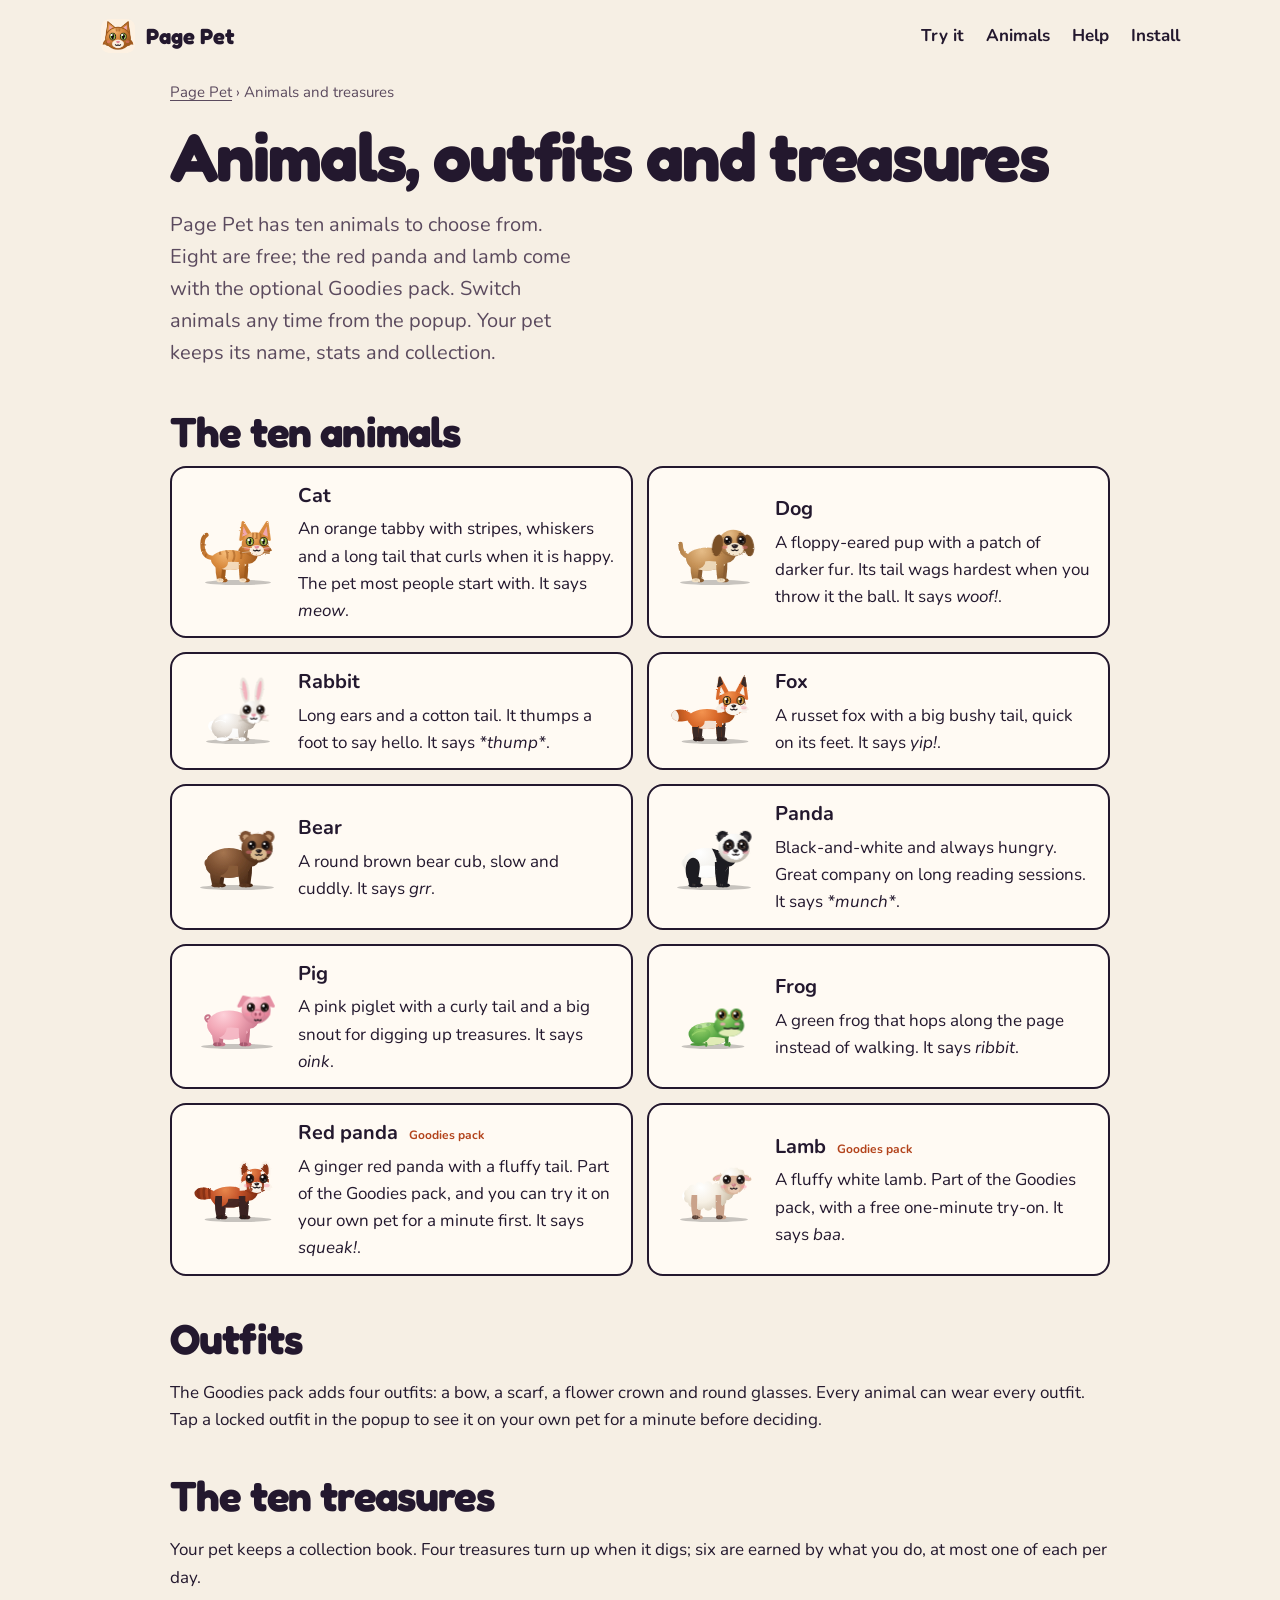
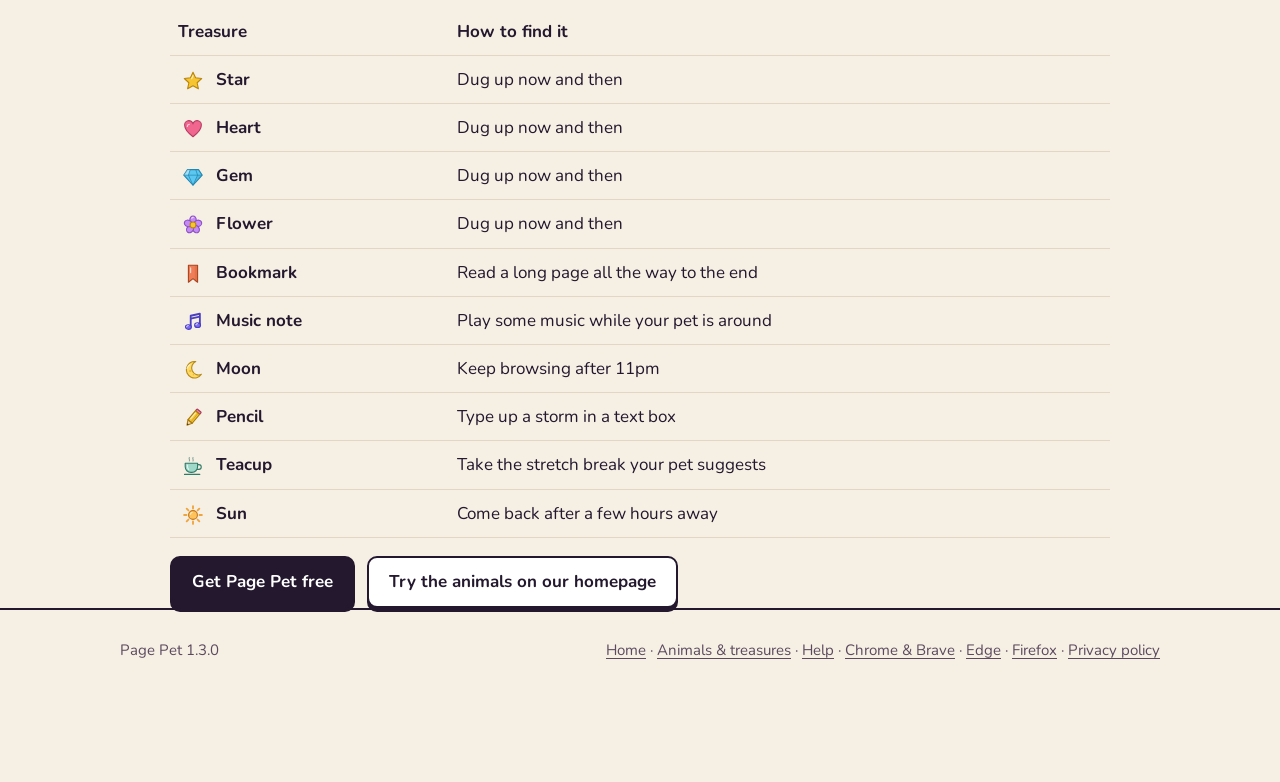
==== animals.html @ 94820c2b "SEO: Edge guide, animals and treasures page, help page with FAQ markup; internal links and sitemap C" ====
<!doctype html>
<html lang="en">
<head>
<meta charset="utf-8">
<meta name="viewport" content="width=device-width, initial-scale=1">
<title>Browser Pet Animals: Cat, Dog, Fox, Red Panda & More | Page Pet</title>
<meta name="description" content="Meet the ten animals in Page Pet, the cute virtual pet browser extension: cat, dog, rabbit, fox, bear, panda, pig, frog, red panda and lamb, plus outfits and the ten treasures to collect.">
<meta name="robots" content="index, follow, max-image-preview:large">
<link rel="canonical" href="https://lakshmisraj.github.io/page-pet/animals.html">
<meta name="theme-color" content="#f6efe4">
<link rel="icon" type="image/png" sizes="32x32" href="icon32.png">
<link rel="icon" type="image/svg+xml" href="icon.svg">
<meta property="og:type" content="article">
<meta property="og:site_name" content="Page Pet">
<meta property="og:title" content="Browser Pet Animals: Cat, Dog, Fox, Red Panda & More | Page Pet">
<meta property="og:description" content="Meet the ten animals in Page Pet, the cute virtual pet browser extension: cat, dog, rabbit, fox, bear, panda, pig, frog, red panda and lamb, plus outfits and the ten treasures to collect.">
<meta property="og:url" content="https://lakshmisraj.github.io/page-pet/animals.html">
<meta property="og:image" content="https://lakshmisraj.github.io/page-pet/og.png">
<meta name="twitter:card" content="summary_large_image">
<link rel="preconnect" href="https://fonts.googleapis.com">
<link rel="preconnect" href="https://fonts.gstatic.com" crossorigin>
<link rel="preload" as="style" href="https://fonts.googleapis.com/css2?family=Fredoka:wght@500;600;700&family=Nunito:wght@400;600;700;800&display=swap" onload="this.onload=null;this.rel='stylesheet'">
<noscript><link rel="stylesheet" href="https://fonts.googleapis.com/css2?family=Fredoka:wght@500;600;700&family=Nunito:wght@400;600;700;800&display=swap"></noscript>
<link rel="stylesheet" href="style.css">
<script type="application/ld+json">
{"@context": "https://schema.org", "@type": "BreadcrumbList", "itemListElement": [
  {"@type": "ListItem", "position": 1, "name": "Page Pet", "item": "https://lakshmisraj.github.io/page-pet/"},
  {"@type": "ListItem", "position": 2, "name": "Animals and treasures", "item": "https://lakshmisraj.github.io/page-pet/animals.html"}]}
</script>
<script type="application/ld+json">
{"@context": "https://schema.org", "@type": "ItemList", "name": "Page Pet animals", "itemListElement": [
    {"@type": "ListItem", "position": 1, "name": "Cat"},
    {"@type": "ListItem", "position": 2, "name": "Dog"},
    {"@type": "ListItem", "position": 3, "name": "Rabbit"},
    {"@type": "ListItem", "position": 4, "name": "Fox"},
    {"@type": "ListItem", "position": 5, "name": "Bear"},
    {"@type": "ListItem", "position": 6, "name": "Panda"},
    {"@type": "ListItem", "position": 7, "name": "Pig"},
    {"@type": "ListItem", "position": 8, "name": "Frog"},
    {"@type": "ListItem", "position": 9, "name": "Red panda"},
    {"@type": "ListItem", "position": 10, "name": "Lamb"}]}
</script>
</head>
<body>
  <header class="wrap top">
    <a class="brand" href="./"><img src="icon128.png" alt="" width="36" height="36">Page Pet</a>
    <nav aria-label="Main"><a href="./#try">Try it</a><a href="animals.html">Animals</a><a href="help.html">Help</a><a href="chrome.html">Install</a></nav>
  </header>
  <main class="wrap guide wide">
    <p class="crumbs"><a href="./">Page Pet</a> › Animals and treasures</p>

    <h1>Animals, outfits and treasures</h1>
    <p class="lede">Page Pet has ten animals to choose from. Eight are free; the red panda and lamb come with the optional Goodies pack. Switch animals any time from the popup. Your pet keeps its name, stats and collection.</p>

    <h2>The ten animals</h2>
    <div class="beasts">
      <article class="beast"><figure data-skin="cat"></figure><div><h3>Cat</h3><p>An orange tabby with stripes, whiskers and a long tail that curls when it is happy. The pet most people start with. It says <em>meow</em>.</p></div></article>
      <article class="beast"><figure data-skin="dog"></figure><div><h3>Dog</h3><p>A floppy-eared pup with a patch of darker fur. Its tail wags hardest when you throw it the ball. It says <em>woof!</em>.</p></div></article>
      <article class="beast"><figure data-skin="rabbit"></figure><div><h3>Rabbit</h3><p>Long ears and a cotton tail. It thumps a foot to say hello. It says <em>*thump*</em>.</p></div></article>
      <article class="beast"><figure data-skin="fox"></figure><div><h3>Fox</h3><p>A russet fox with a big bushy tail, quick on its feet. It says <em>yip!</em>.</p></div></article>
      <article class="beast"><figure data-skin="bear"></figure><div><h3>Bear</h3><p>A round brown bear cub, slow and cuddly. It says <em>grr</em>.</p></div></article>
      <article class="beast"><figure data-skin="panda"></figure><div><h3>Panda</h3><p>Black-and-white and always hungry. Great company on long reading sessions. It says <em>*munch*</em>.</p></div></article>
      <article class="beast"><figure data-skin="pig"></figure><div><h3>Pig</h3><p>A pink piglet with a curly tail and a big snout for digging up treasures. It says <em>oink</em>.</p></div></article>
      <article class="beast"><figure data-skin="frog"></figure><div><h3>Frog</h3><p>A green frog that hops along the page instead of walking. It says <em>ribbit</em>.</p></div></article>
      <article class="beast"><figure data-skin="redpanda"></figure><div><h3>Red panda <small>Goodies pack</small></h3><p>A ginger red panda with a fluffy tail. Part of the Goodies pack, and you can try it on your own pet for a minute first. It says <em>squeak!</em>.</p></div></article>
      <article class="beast"><figure data-skin="lamb"></figure><div><h3>Lamb <small>Goodies pack</small></h3><p>A fluffy white lamb. Part of the Goodies pack, with a free one-minute try-on. It says <em>baa</em>.</p></div></article>
    </div>

    <h2>Outfits</h2>
    <p>The Goodies pack adds four outfits: a bow, a scarf, a flower crown and round glasses. Every animal can wear every outfit. Tap a locked outfit in the popup to see it on your own pet for a minute before deciding.</p>

    <h2 id="treasures">The ten treasures</h2>
    <p>Your pet keeps a collection book. Four treasures turn up when it digs; six are earned by what you do, at most one of each per day.</p>
    <table class="tt">
      <thead><tr><th scope="col">Treasure</th><th scope="col">How to find it</th></tr></thead>
      <tbody>
        <tr><td><span class="ti" data-t="star"></span>Star</td><td>Dug up now and then</td></tr>
        <tr><td><span class="ti" data-t="heart"></span>Heart</td><td>Dug up now and then</td></tr>
        <tr><td><span class="ti" data-t="gem"></span>Gem</td><td>Dug up now and then</td></tr>
        <tr><td><span class="ti" data-t="flower"></span>Flower</td><td>Dug up now and then</td></tr>
        <tr><td><span class="ti" data-t="bookmark"></span>Bookmark</td><td>Read a long page all the way to the end</td></tr>
        <tr><td><span class="ti" data-t="note"></span>Music note</td><td>Play some music while your pet is around</td></tr>
        <tr><td><span class="ti" data-t="moon"></span>Moon</td><td>Keep browsing after 11pm</td></tr>
        <tr><td><span class="ti" data-t="pencil"></span>Pencil</td><td>Type up a storm in a text box</td></tr>
        <tr><td><span class="ti" data-t="teacup"></span>Teacup</td><td>Take the stretch break your pet suggests</td></tr>
        <tr><td><span class="ti" data-t="sun"></span>Sun</td><td>Come back after a few hours away</td></tr>
      </tbody>
    </table>
    <div class="more"><a class="btn primary" href="./#install">Get Page Pet free</a><a class="btn" href="./#try">Try the animals on our homepage</a></div>
  </main>
  <footer>
    <div class="wrap">
      <span>Page Pet 1.3.0</span>
      <span><a href="./">Home</a> · <a href="animals.html">Animals &amp; treasures</a> · <a href="help.html">Help</a> · <a href="chrome.html">Chrome &amp; Brave</a> · <a href="edge.html">Edge</a> · <a href="firefox.html">Firefox</a> · <a href="privacy.html">Privacy policy</a></span>
    </div>
  </footer>
  <script src="pet-core.js"></script>
  <script src="animals.js"></script>
</body>
</html>
---- style.css ----
:root {
    --ink: #23182e; --ink-soft: #5b4a5e; --page: #f6efe4; --card: #fffaf3; --sun: #f2b23c;
    --coral: #b3441c; --coral-bright: #ef7d57; --leaf: #5fa84b; --sky: #cfe6f2; --line: 2.5px solid var(--ink);
    --display: "Fredoka", ui-rounded, "SF Pro Rounded", system-ui, sans-serif;
    --body: "Nunito", ui-rounded, system-ui, sans-serif;
  }
  * { box-sizing: border-box; }
  html { scroll-behavior: smooth; }
  @media (prefers-reduced-motion: reduce) { html { scroll-behavior: auto; } }
  body { margin: 0; background: var(--page); color: var(--ink); font: 17px/1.6 var(--body); }
  ::selection { background: #ffd98a; }
  a { color: inherit; text-underline-offset: 3px; }
  :focus-visible { outline: 3px solid var(--coral); outline-offset: 3px; border-radius: 6px; }
  .wrap { max-width: 1080px; margin: 0 auto; padding: 0 20px; }

  .top { display: flex; align-items: center; justify-content: space-between; padding: 18px 0; }
  .brand { display: flex; align-items: center; gap: 10px; font: 700 22px/1 var(--display); text-decoration: none; }
  .brand img { width: 36px; height: 36px; }
  .top nav { display: flex; gap: 22px; font-weight: 700; }
  .top nav a { text-decoration: none; }
  .top nav a:hover { text-decoration: underline; }
  @media (max-width: 640px) { .top nav { display: none; } }

  .hero { display: grid; grid-template-columns: 1.1fr .9fr; gap: 40px; align-items: center; padding: 36px 0 56px; }
  @media (max-width: 860px) { .hero { grid-template-columns: 1fr; padding-top: 16px; } }
  h1 { font: 700 clamp(40px, 6vw, 68px)/1.02 var(--display); letter-spacing: -0.025em; margin: 0 0 18px; }
  h1 em { font-style: normal; color: var(--coral); }
  .lede { font-size: 20px; color: var(--ink-soft); max-width: 34ch; margin: 0 0 26px; }
  .cta { display: flex; flex-wrap: wrap; gap: 12px; }
  .btn {
    display: inline-flex; align-items: center; gap: 10px; min-height: 52px; padding: 12px 20px;
    font: 700 17px/1 var(--body); color: var(--ink); text-decoration: none; cursor: pointer;
    background: #fff; border: var(--line); border-radius: 10px; box-shadow: 0 4px 0 var(--ink);
  }
  .btn:hover { background: #fff3dc; }
  .btn:active { transform: translateY(4px); box-shadow: none; }
  .btn.primary { background: var(--ink); color: #fff; }
  .btn.primary:hover { background: #3a2a48; }
  .btn[aria-disabled=true] { opacity: .6; cursor: default; }
  .btn small { font-weight: 600; opacity: .75; }
  .browsers { margin: 16px 0 0; font-size: 14px; color: var(--ink-soft); }

  .stage {
    position: relative; aspect-ratio: 5 / 4; background: var(--card); border: var(--line); border-radius: 18px;
    box-shadow: 0 6px 0 var(--ink); overflow: hidden;
  }
  .stage .bar { height: 38px; border-bottom: var(--line); display: flex; align-items: center; gap: 7px; padding: 0 14px; background: #f1e6d5; }
  .stage .bar i { width: 11px; height: 11px; border-radius: 50%; border: 2px solid var(--ink); background: #fff; }
  .stage .lines { padding: 22px 26px; }
  .stage .lines b { display: block; height: 14px; margin: 0 0 12px; background: #eadfce; border-radius: 7px; }
  .stage .critter { position: absolute; left: 50%; bottom: 14px; transform: translateX(-50%); }
  .stage .critter .pet-svg { zoom: 2.3; }
  .stage .say {
    position: absolute; left: 50%; bottom: 186px; transform: translateX(-6%); background: #fff; border: var(--line);
    border-radius: 14px; padding: 6px 14px; font: 700 16px/1.2 var(--body); white-space: nowrap;
  }

  section { padding: 56px 0; }
  h2 { font: 700 clamp(30px, 4vw, 42px)/1.1 var(--display); letter-spacing: -0.02em; margin: 0 0 10px; }
  .intro { color: var(--ink-soft); max-width: 60ch; margin: 0 0 28px; }

  .try { background: #fff; border: var(--line); border-radius: 18px; padding: 26px; box-shadow: 0 6px 0 var(--ink); }
  .try-row { display: flex; flex-wrap: wrap; gap: 10px; align-items: center; }
  .try-row + .try-row { margin-top: 14px; }
  .try-label { font-weight: 800; min-width: 70px; }
  .chip {
    min-height: 44px; padding: 6px 12px; display: inline-flex; align-items: center; gap: 8px;
    font: 700 15px/1 var(--body); color: var(--ink); background: #fff; border: 2px solid var(--ink);
    border-radius: 10px; box-shadow: 0 3px 0 var(--ink); cursor: pointer;
  }
  .chip svg { width: 24px; height: 24px; }
  .chip[aria-pressed=true] { background: #ffe7b8; transform: translateY(3px); box-shadow: none; }
  .chip .tag { font-size: 11px; font-weight: 800; padding: 2px 6px; border-radius: 99px; background: var(--ink); color: #fff; }
  .try p { margin: 16px 0 0; font-size: 15px; color: var(--ink-soft); }

  .grid { display: grid; grid-template-columns: repeat(3, 1fr); gap: 18px; }
  @media (max-width: 860px) { .grid { grid-template-columns: 1fr 1fr; } }
  @media (max-width: 560px) { .grid { grid-template-columns: 1fr; } }
  .feat { background: var(--card); border: var(--line); border-radius: 16px; padding: 20px; }
  .feat h3 { font: 600 21px/1.2 var(--display); margin: 0 0 6px; }
  .feat p { margin: 0; color: var(--ink-soft); font-size: 16px; }

  .zoo { display: grid; grid-template-columns: repeat(5, 1fr); gap: 14px; }
  @media (max-width: 760px) { .zoo { grid-template-columns: repeat(2, 1fr); } }
  .zoo figure { margin: 0; background: var(--card); border: var(--line); border-radius: 16px; padding: 14px 6px 10px; text-align: center; }
  .zoo .pet-svg { zoom: 1.3; margin: 0 auto; }
  .zoo figcaption { font: 600 17px/1.2 var(--display); margin-top: 6px; }
  .zoo figcaption small { display: block; font: 700 12px/1.4 var(--body); color: var(--coral); }

  .book { display: grid; grid-template-columns: repeat(5, 64px); gap: 10px; margin: 6px 0 14px; }
  .book span { display: grid; place-items: center; height: 64px; background: #fff; border: 2px solid var(--ink); border-radius: 12px; }
  .book svg { width: 34px; height: 34px; }
  .split { display: grid; grid-template-columns: 1fr 1fr; gap: 40px; align-items: center; }
  @media (max-width: 860px) { .split { grid-template-columns: 1fr; } }
  .list { margin: 0; padding: 0; list-style: none; }
  .list li { padding: 7px 0 7px 30px; position: relative; }
  .list li::before { content: ""; position: absolute; left: 4px; top: 15px; width: 12px; height: 12px; border-radius: 50%; background: var(--leaf); border: 2px solid var(--ink); }

  .pack { background: var(--ink); color: #fff; border-radius: 22px; padding: 34px; display: grid; grid-template-columns: 1.2fr 1fr; gap: 28px; align-items: center; }
  @media (max-width: 860px) { .pack { grid-template-columns: 1fr; } }
  .pack h2 { color: #fff; }
  .pack p { color: #e9dff0; }
  .price { font: 700 44px/1 var(--display); color: var(--sun); }
  .price small { font: 700 16px var(--body); color: #e9dff0; }
  .pack .goods { display: flex; flex-wrap: wrap; gap: 10px; }
  .pack .goods span { width: 60px; height: 60px; display: grid; place-items: center; background: #fff; border-radius: 14px; }
  .pack .goods svg { width: 34px; height: 34px; }

  details { background: var(--card); border: var(--line); border-radius: 14px; padding: 4px 20px; margin: 0 0 12px; }
  summary { font: 600 20px/1.3 var(--display); padding: 14px 0; cursor: pointer; }
  details p { margin: 0 0 16px; color: var(--ink-soft); }

  footer { border-top: var(--line); padding: 28px 0 120px; font-size: 15px; color: var(--ink-soft); }
  footer .wrap { display: flex; flex-wrap: wrap; gap: 18px; justify-content: space-between; }

  /* install guides */
  .guide { max-width: 760px; }
  .guide ol { padding-left: 22px; }
  .guide li { margin: 0 0 12px; }
  .guide h2 { margin-top: 40px; }
  .guide kbd, .guide code { font: 600 15px/1 ui-monospace, Menlo, monospace; background: #eadfce; padding: 2px 6px; border-radius: 5px; }
  .crumbs { font-size: 15px; color: var(--ink-soft); margin: 8px 0 18px; }
  .crumbs a { color: inherit; }
  .more { display: flex; flex-wrap: wrap; gap: 12px; margin-top: 18px; }

/* animals.html */
.guide.wide { max-width: 980px; }
.beasts { display: grid; grid-template-columns: repeat(2, 1fr); gap: 14px; }
@media (max-width: 760px) { .beasts { grid-template-columns: 1fr; } }
.beast { display: flex; gap: 14px; align-items: center; background: var(--card); border: var(--line); border-radius: 16px; padding: 12px 16px; }
.beast figure { margin: 0; flex: 0 0 96px; min-height: 70px; display: grid; place-items: center; }
.beast h3 { margin: 0 0 4px; }
.beast h3 small { font: 700 12px/1 var(--body); color: var(--coral); margin-left: 6px; }
.beast p { margin: 0; }
.tt { width: 100%; border-collapse: collapse; }
.tt th, .tt td { text-align: left; padding: 10px 8px; border-bottom: 1px solid #e3d6c3; vertical-align: middle; }
.tt td:first-child { white-space: nowrap; font-weight: 700; }
.ti { display: inline-grid; place-items: center; width: 30px; vertical-align: middle; margin-right: 8px; }
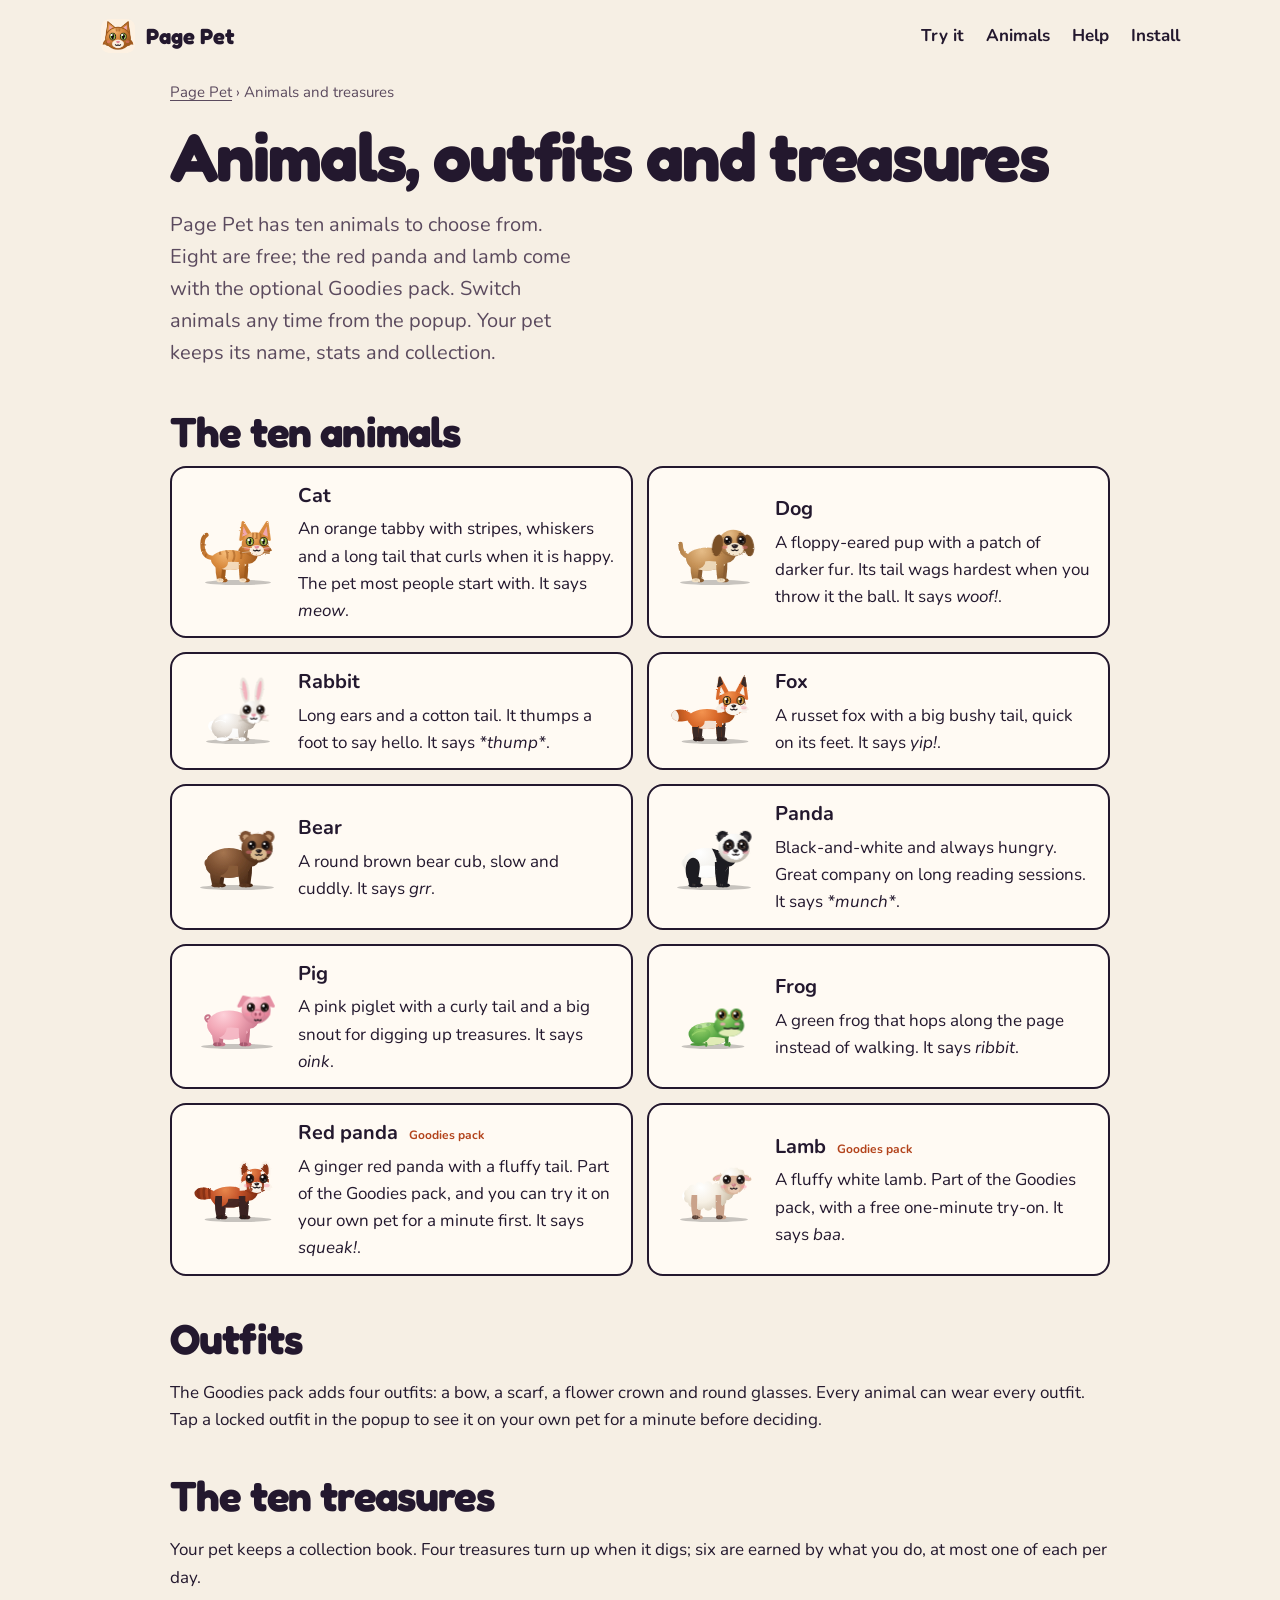
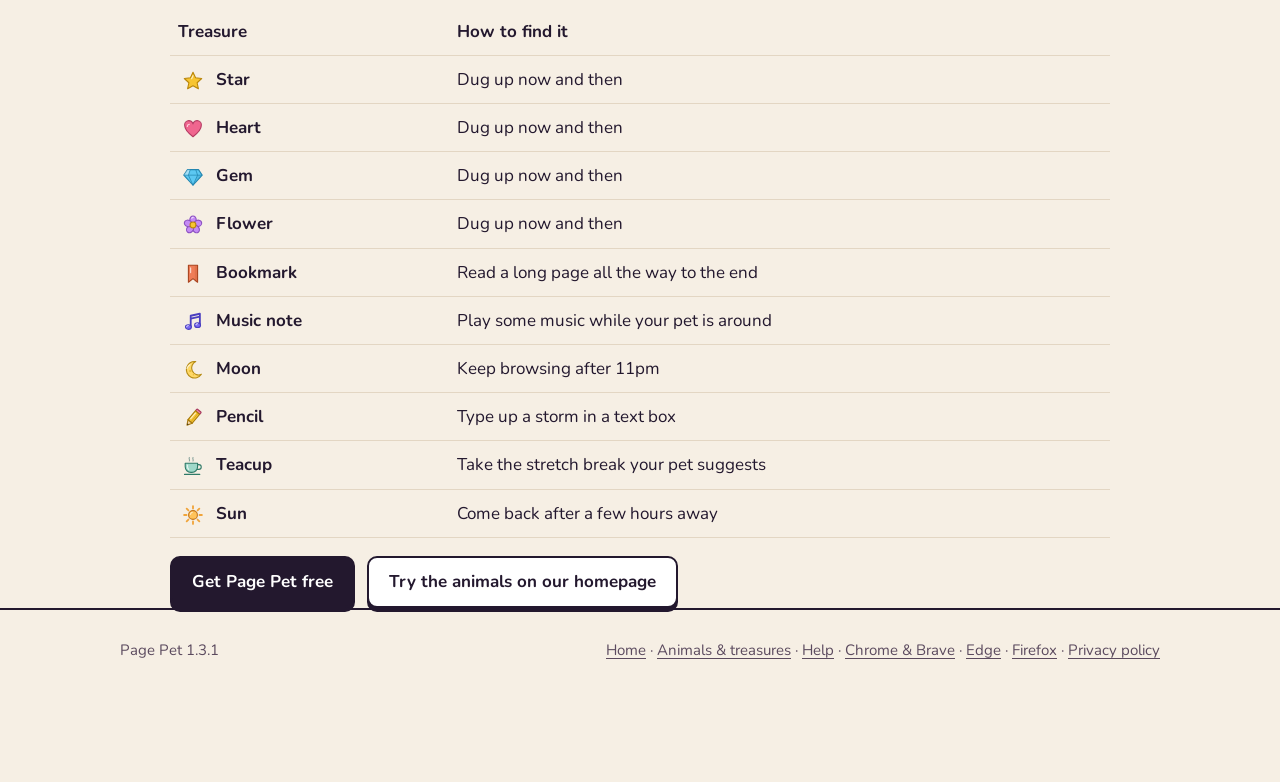
==== commit e11dc9c2: "Review page that sends people to their browser's store Co-Authored-By: Claude Opus 5.5 <noreply@anth" ====
--- a/animals.html
+++ b/animals.html
@@ -90,7 +90,7 @@
   </main>
   <footer>
     <div class="wrap">
-      <span>Page Pet 1.3.0</span>
+      <span>Page Pet 1.3.1</span>
       <span><a href="./">Home</a> · <a href="animals.html">Animals &amp; treasures</a> · <a href="help.html">Help</a> · <a href="chrome.html">Chrome &amp; Brave</a> · <a href="edge.html">Edge</a> · <a href="firefox.html">Firefox</a> · <a href="privacy.html">Privacy policy</a></span>
     </div>
   </footer>
